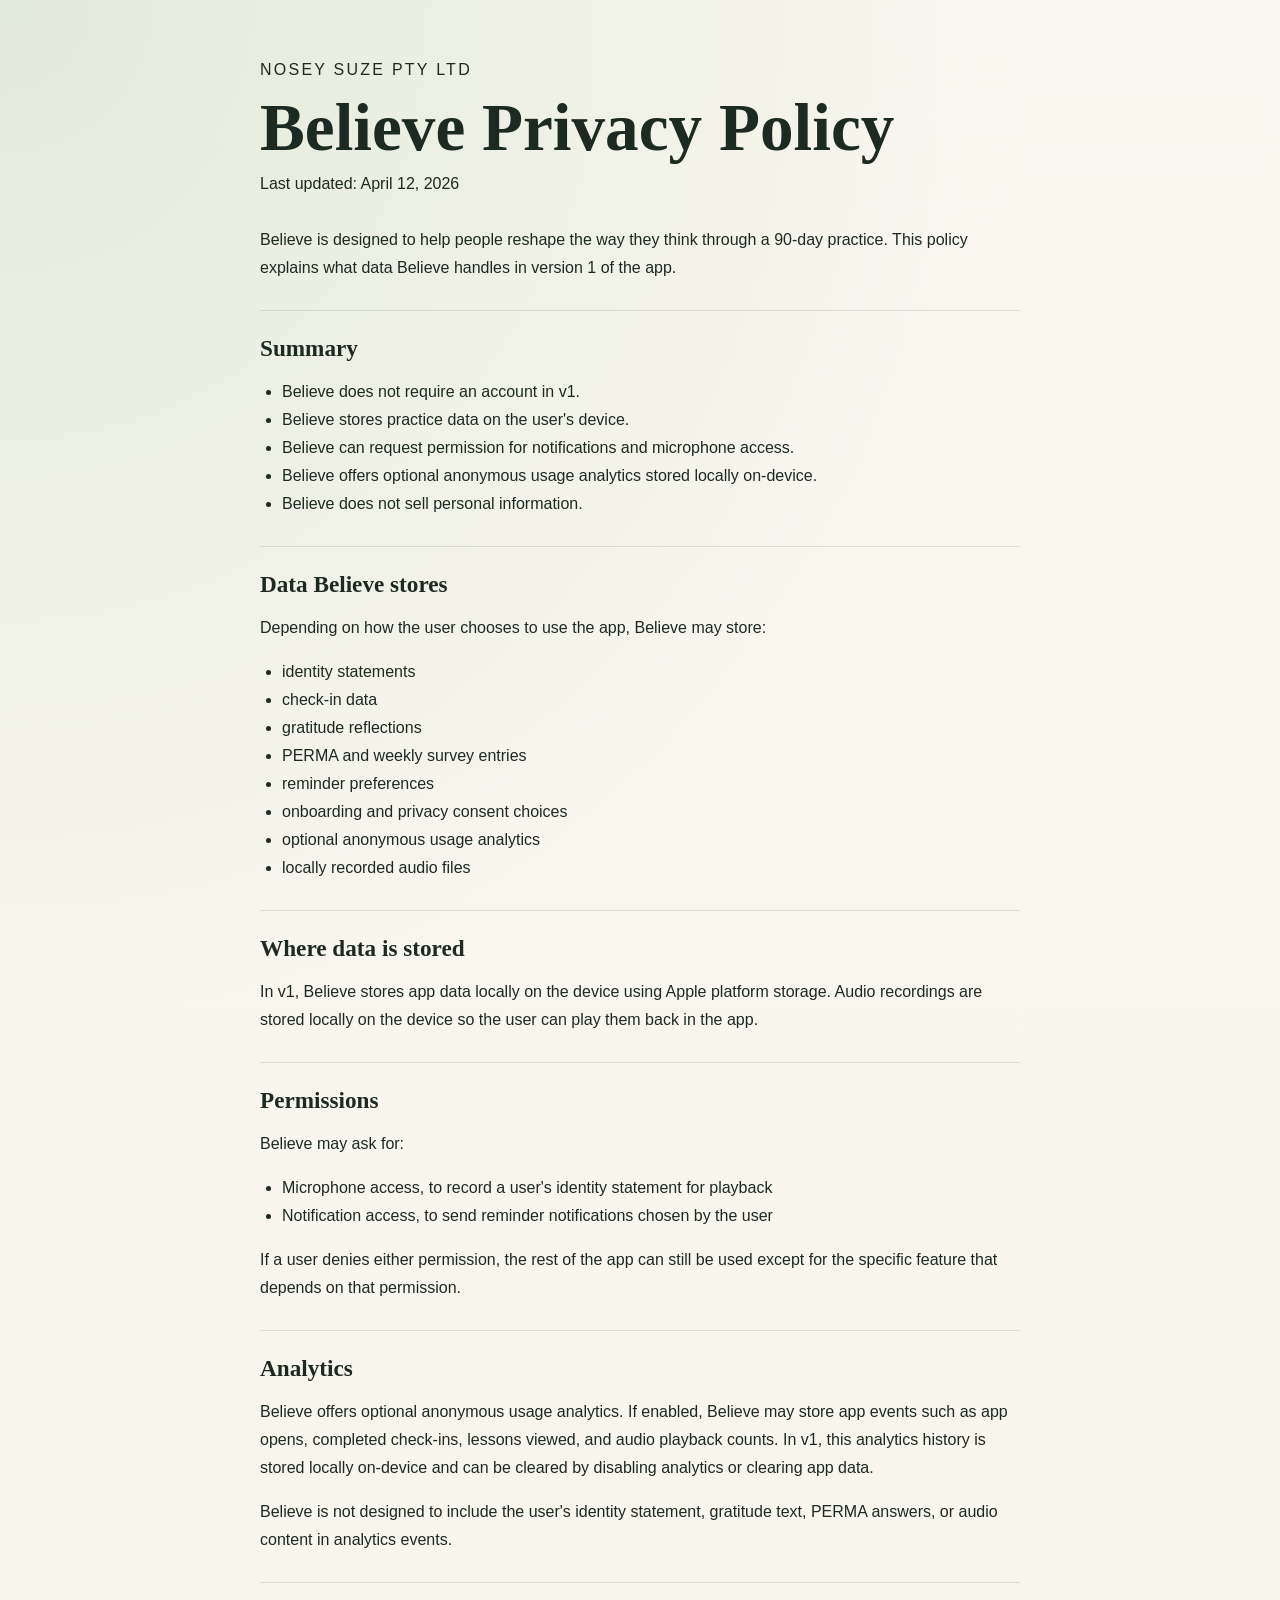
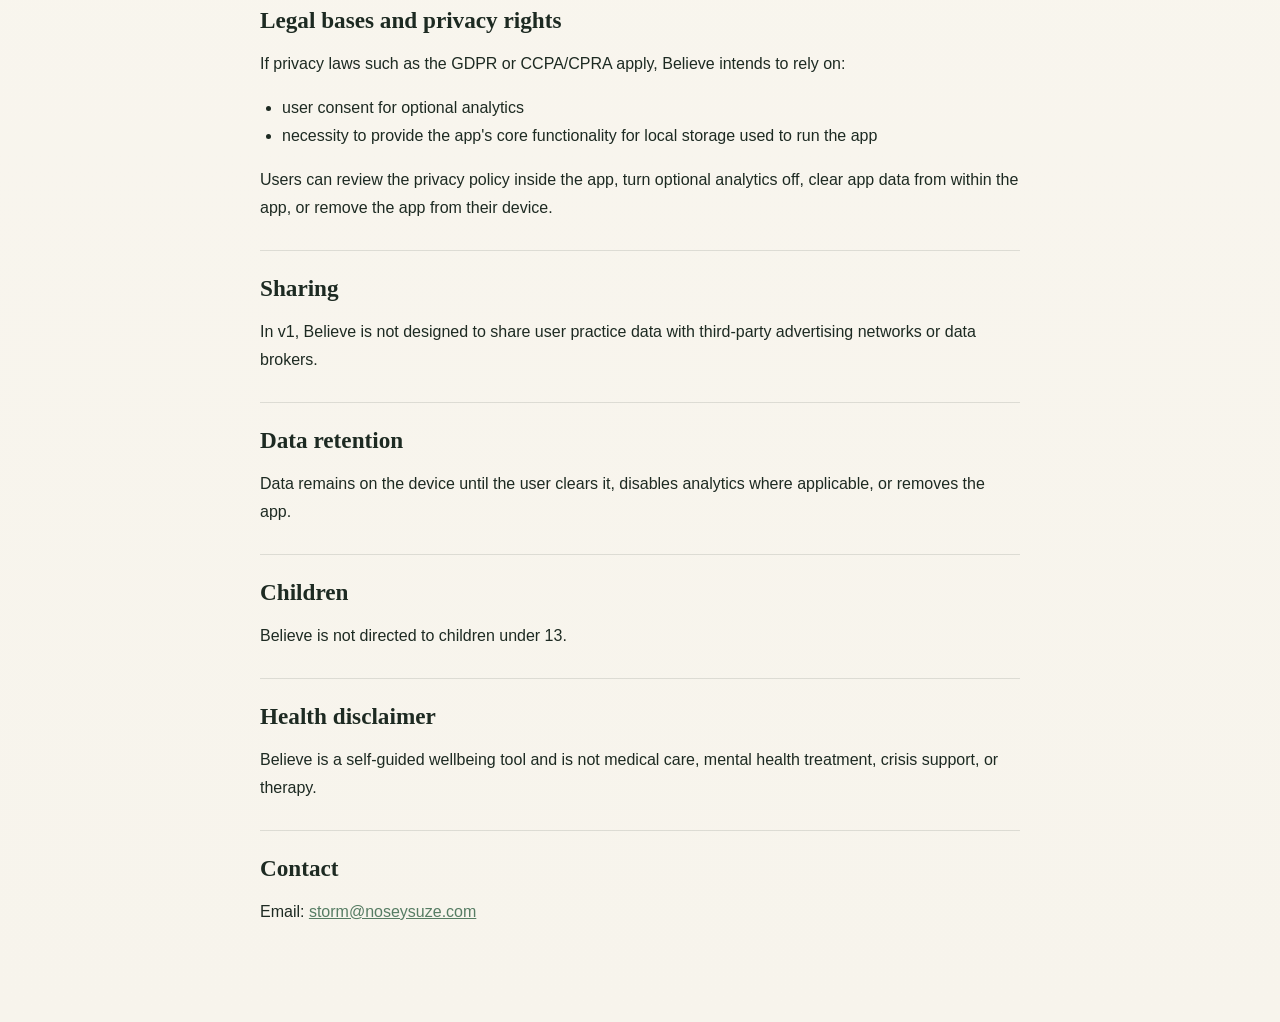
==== privacy-policy.html @ 1aaf6a3e "Add Believe legal site" ====
<!DOCTYPE html>
<html lang="en">
<head>
  <meta charset="utf-8">
  <meta name="viewport" content="width=device-width, initial-scale=1">
  <title>Believe Privacy Policy</title>
  <link rel="stylesheet" href="styles.css">
</head>
<body>
  <main class="container legal">
    <p class="eyebrow">Nosey Suze Pty Ltd</p>
    <h1>Believe Privacy Policy</h1>
    <p class="updated">Last updated: April 12, 2026</p>

    <p>Believe is designed to help people reshape the way they think through a 90-day practice. This policy explains what data Believe handles in version 1 of the app.</p>

    <section>
      <h2>Summary</h2>
      <ul>
        <li>Believe does not require an account in v1.</li>
        <li>Believe stores practice data on the user's device.</li>
        <li>Believe can request permission for notifications and microphone access.</li>
        <li>Believe offers optional anonymous usage analytics stored locally on-device.</li>
        <li>Believe does not sell personal information.</li>
      </ul>
    </section>

    <section>
      <h2>Data Believe stores</h2>
      <p>Depending on how the user chooses to use the app, Believe may store:</p>
      <ul>
        <li>identity statements</li>
        <li>check-in data</li>
        <li>gratitude reflections</li>
        <li>PERMA and weekly survey entries</li>
        <li>reminder preferences</li>
        <li>onboarding and privacy consent choices</li>
        <li>optional anonymous usage analytics</li>
        <li>locally recorded audio files</li>
      </ul>
    </section>

    <section>
      <h2>Where data is stored</h2>
      <p>In v1, Believe stores app data locally on the device using Apple platform storage. Audio recordings are stored locally on the device so the user can play them back in the app.</p>
    </section>

    <section>
      <h2>Permissions</h2>
      <p>Believe may ask for:</p>
      <ul>
        <li>Microphone access, to record a user's identity statement for playback</li>
        <li>Notification access, to send reminder notifications chosen by the user</li>
      </ul>
      <p>If a user denies either permission, the rest of the app can still be used except for the specific feature that depends on that permission.</p>
    </section>

    <section>
      <h2>Analytics</h2>
      <p>Believe offers optional anonymous usage analytics. If enabled, Believe may store app events such as app opens, completed check-ins, lessons viewed, and audio playback counts. In v1, this analytics history is stored locally on-device and can be cleared by disabling analytics or clearing app data.</p>
      <p>Believe is not designed to include the user's identity statement, gratitude text, PERMA answers, or audio content in analytics events.</p>
    </section>

    <section>
      <h2>Legal bases and privacy rights</h2>
      <p>If privacy laws such as the GDPR or CCPA/CPRA apply, Believe intends to rely on:</p>
      <ul>
        <li>user consent for optional analytics</li>
        <li>necessity to provide the app's core functionality for local storage used to run the app</li>
      </ul>
      <p>Users can review the privacy policy inside the app, turn optional analytics off, clear app data from within the app, or remove the app from their device.</p>
    </section>

    <section>
      <h2>Sharing</h2>
      <p>In v1, Believe is not designed to share user practice data with third-party advertising networks or data brokers.</p>
    </section>

    <section>
      <h2>Data retention</h2>
      <p>Data remains on the device until the user clears it, disables analytics where applicable, or removes the app.</p>
    </section>

    <section>
      <h2>Children</h2>
      <p>Believe is not directed to children under 13.</p>
    </section>

    <section>
      <h2>Health disclaimer</h2>
      <p>Believe is a self-guided wellbeing tool and is not medical care, mental health treatment, crisis support, or therapy.</p>
    </section>

    <section>
      <h2>Contact</h2>
      <p>Email: <a href="mailto:storm@noseysuze.com">storm@noseysuze.com</a></p>
    </section>
  </main>
</body>
</html>
---- styles.css ----
:root {
  color-scheme: light;
  --bg: #f7f4ec;
  --surface: rgba(255, 255, 255, 0.8);
  --text: #1d2a22;
  --muted: #5f6f64;
  --line: rgba(29, 42, 34, 0.12);
  --accent: #567c63;
  --accent-soft: #dfe8d8;
}

* {
  box-sizing: border-box;
}

body {
  margin: 0;
  font-family: Georgia, "Times New Roman", serif;
  background:
    radial-gradient(circle at top left, rgba(223, 232, 216, 0.9), transparent 35%),
    linear-gradient(180deg, #faf7f0 0%, var(--bg) 100%);
  color: var(--text);
}

a {
  color: var(--accent);
}

.container {
  width: min(760px, calc(100% - 32px));
  margin: 0 auto;
  padding: 56px 0 80px;
}

.eyebrow {
  margin: 0 0 12px;
  font: 600 0.78rem/1.2 -apple-system, BlinkMacSystemFont, "Segoe UI", sans-serif;
  letter-spacing: 0.14em;
  text-transform: uppercase;
  color: var(--muted);
}

h1 {
  margin: 0 0 10px;
  font-size: clamp(2.4rem, 6vw, 4.2rem);
  line-height: 0.95;
  font-weight: 600;
}

.lead,
.updated {
  margin: 0 0 28px;
  color: var(--muted);
  font: 400 1.02rem/1.6 -apple-system, BlinkMacSystemFont, "Segoe UI", sans-serif;
}

.card-grid {
  display: grid;
  gap: 16px;
  margin-top: 28px;
}

.card {
  display: block;
  padding: 24px;
  border: 1px solid var(--line);
  border-radius: 24px;
  background: var(--surface);
  text-decoration: none;
  color: inherit;
  backdrop-filter: blur(10px);
}

.card h2 {
  margin: 0 0 8px;
  font-size: 1.5rem;
}

.card p {
  margin: 0;
  color: var(--muted);
  font: 400 1rem/1.6 -apple-system, BlinkMacSystemFont, "Segoe UI", sans-serif;
}

.legal section {
  margin-top: 28px;
  padding-top: 24px;
  border-top: 1px solid var(--line);
}

.legal h2 {
  margin: 0 0 10px;
  font-size: 1.45rem;
}

.legal p,
.legal li {
  color: var(--text);
  font: 400 1rem/1.75 -apple-system, BlinkMacSystemFont, "Segoe UI", sans-serif;
}

.legal ul {
  padding-left: 22px;
}
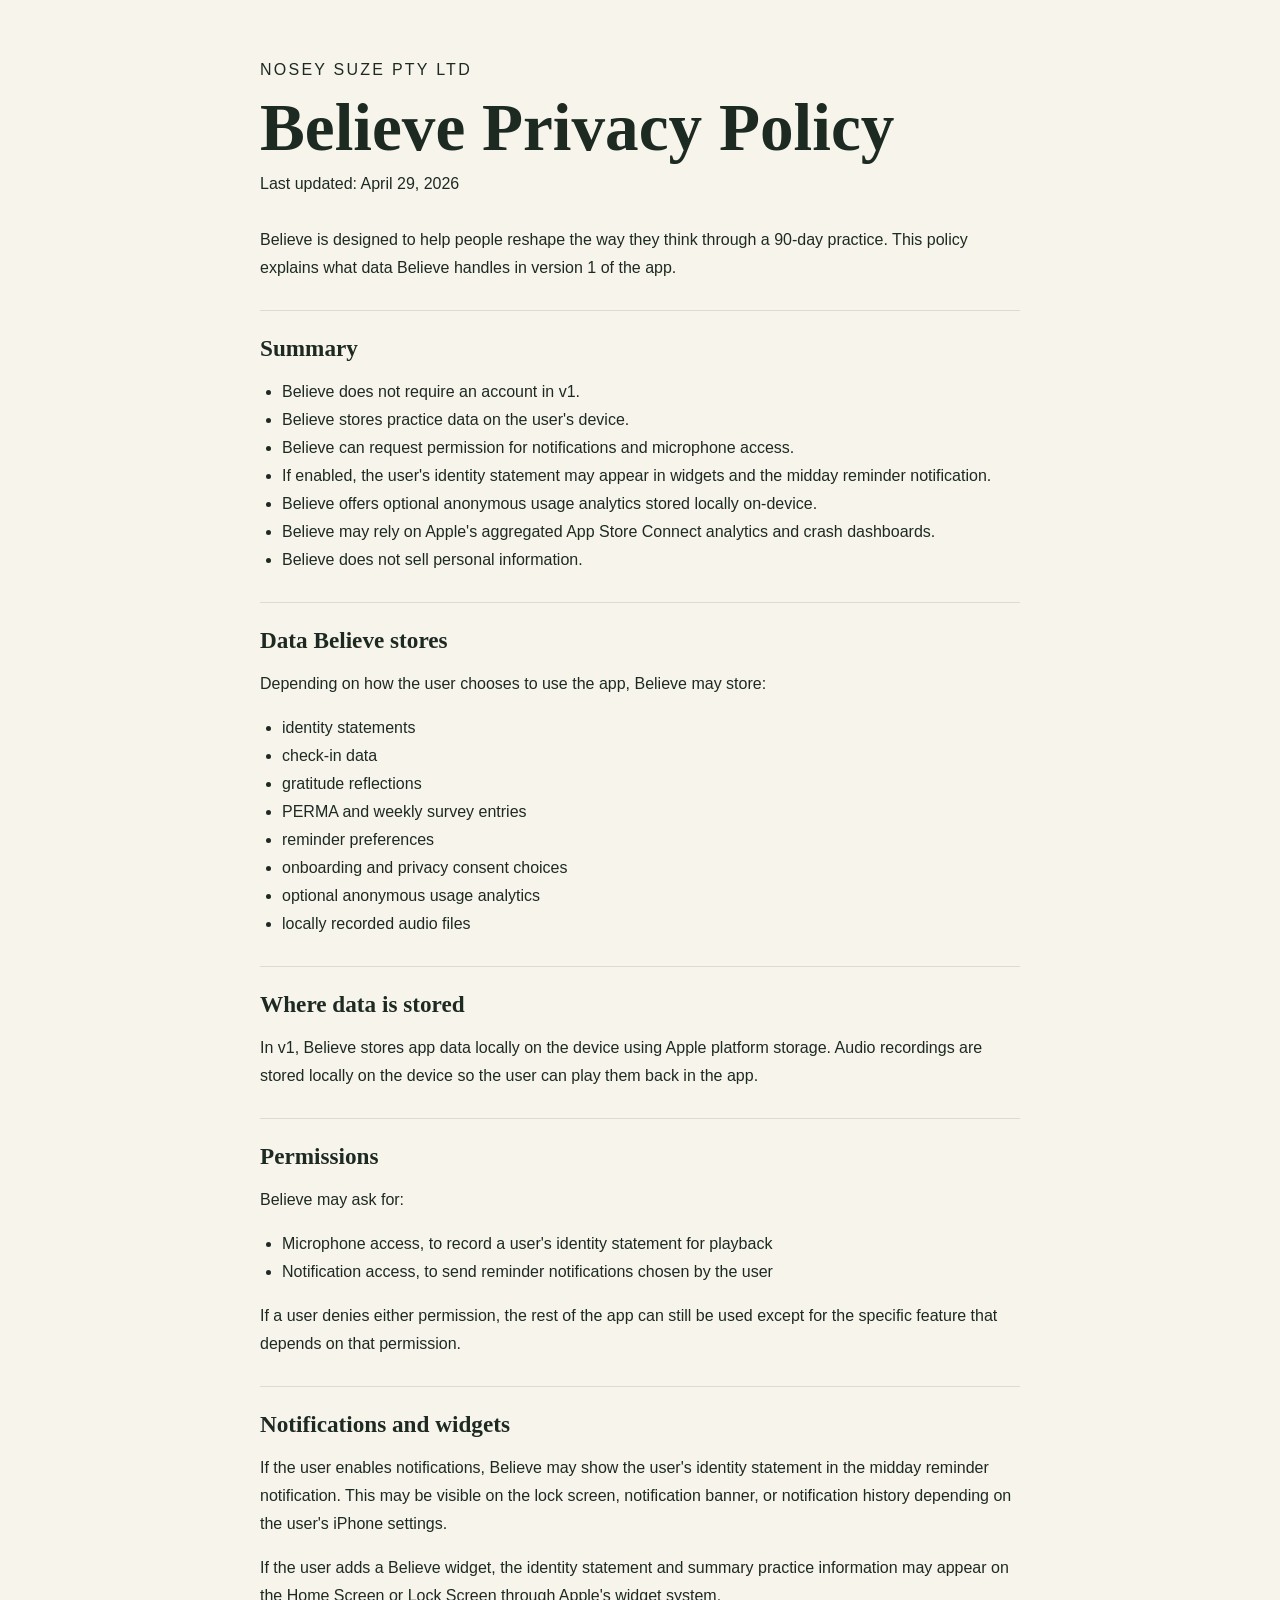
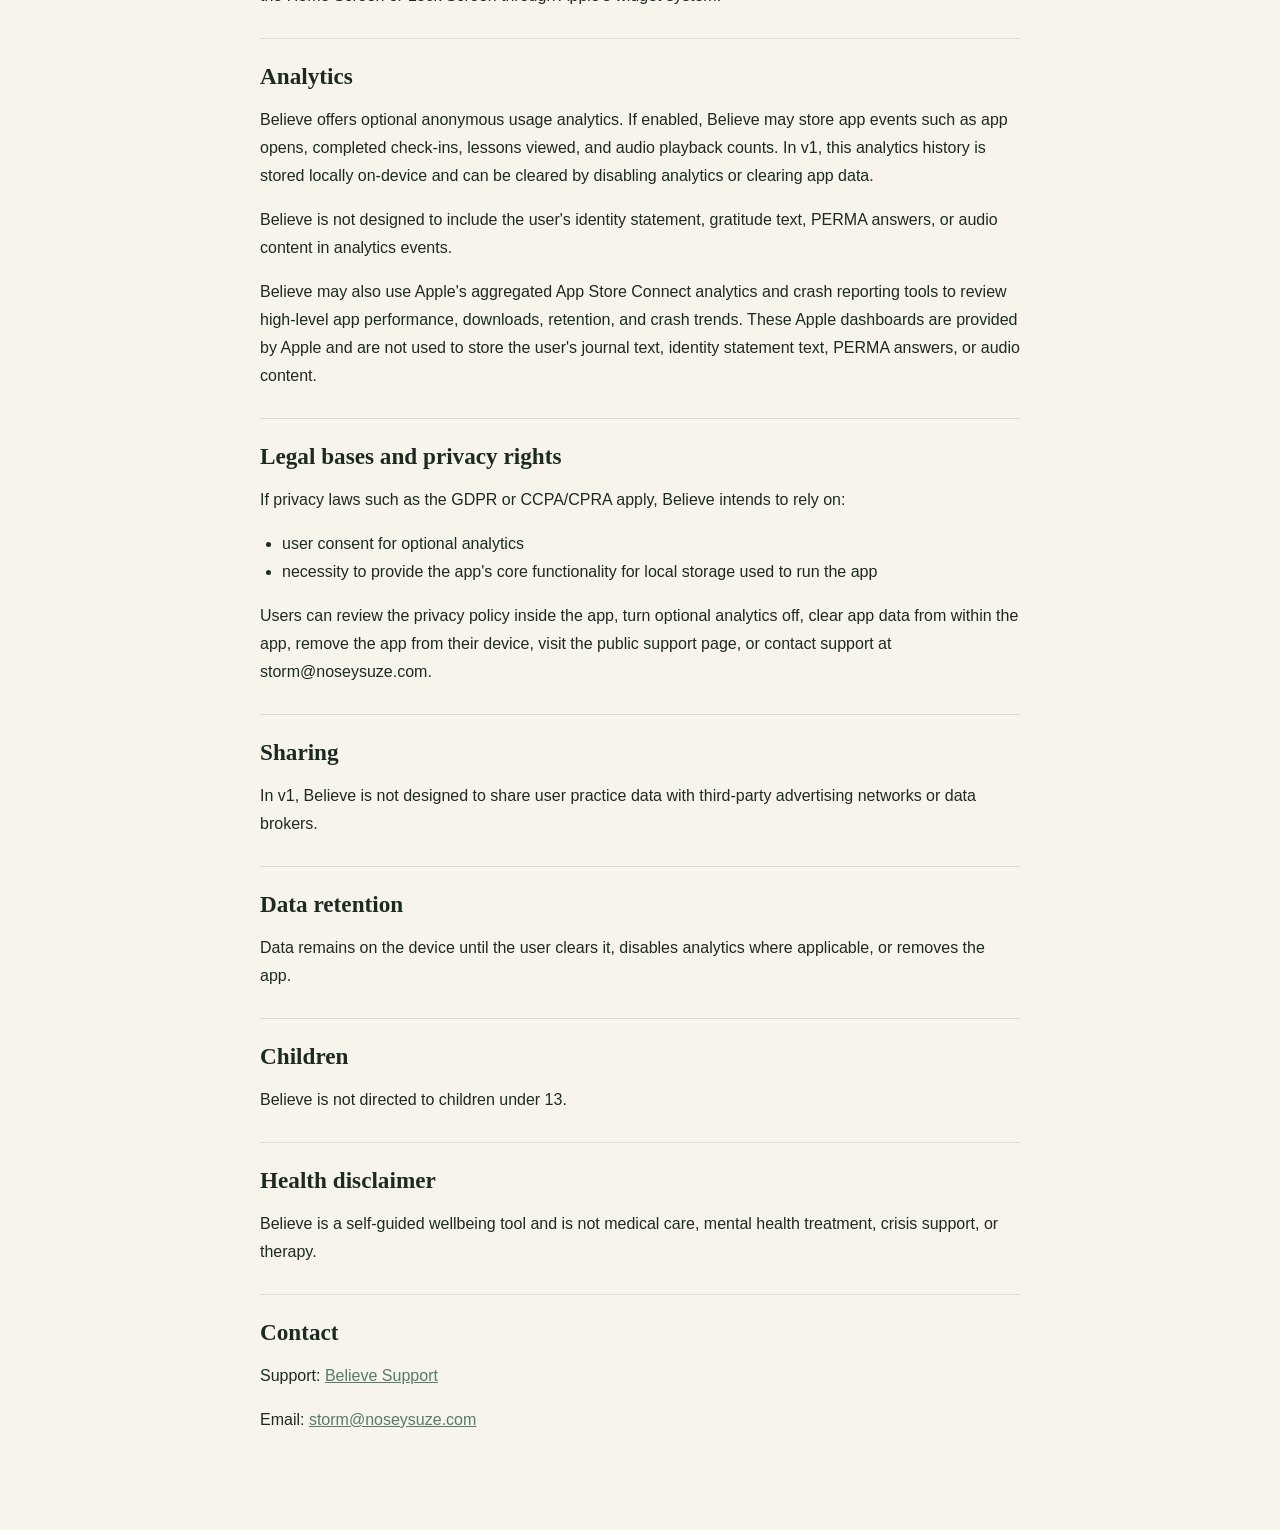
==== commit f1a25e6a: "Publish support page for Believe legal site" ====
--- a/privacy-policy.html
+++ b/privacy-policy.html
@@ -10,7 +10,7 @@
   <main class="container legal">
     <p class="eyebrow">Nosey Suze Pty Ltd</p>
     <h1>Believe Privacy Policy</h1>
-    <p class="updated">Last updated: April 12, 2026</p>
+    <p class="updated">Last updated: April 29, 2026</p>
 
     <p>Believe is designed to help people reshape the way they think through a 90-day practice. This policy explains what data Believe handles in version 1 of the app.</p>
 
@@ -20,7 +20,9 @@
         <li>Believe does not require an account in v1.</li>
         <li>Believe stores practice data on the user's device.</li>
         <li>Believe can request permission for notifications and microphone access.</li>
+        <li>If enabled, the user's identity statement may appear in widgets and the midday reminder notification.</li>
         <li>Believe offers optional anonymous usage analytics stored locally on-device.</li>
+        <li>Believe may rely on Apple's aggregated App Store Connect analytics and crash dashboards.</li>
         <li>Believe does not sell personal information.</li>
       </ul>
     </section>
@@ -56,9 +58,16 @@
     </section>
 
     <section>
+      <h2>Notifications and widgets</h2>
+      <p>If the user enables notifications, Believe may show the user's identity statement in the midday reminder notification. This may be visible on the lock screen, notification banner, or notification history depending on the user's iPhone settings.</p>
+      <p>If the user adds a Believe widget, the identity statement and summary practice information may appear on the Home Screen or Lock Screen through Apple's widget system.</p>
+    </section>
+
+    <section>
       <h2>Analytics</h2>
       <p>Believe offers optional anonymous usage analytics. If enabled, Believe may store app events such as app opens, completed check-ins, lessons viewed, and audio playback counts. In v1, this analytics history is stored locally on-device and can be cleared by disabling analytics or clearing app data.</p>
       <p>Believe is not designed to include the user's identity statement, gratitude text, PERMA answers, or audio content in analytics events.</p>
+      <p>Believe may also use Apple's aggregated App Store Connect analytics and crash reporting tools to review high-level app performance, downloads, retention, and crash trends. These Apple dashboards are provided by Apple and are not used to store the user's journal text, identity statement text, PERMA answers, or audio content.</p>
     </section>
 
     <section>
@@ -68,7 +77,7 @@
         <li>user consent for optional analytics</li>
         <li>necessity to provide the app's core functionality for local storage used to run the app</li>
       </ul>
-      <p>Users can review the privacy policy inside the app, turn optional analytics off, clear app data from within the app, or remove the app from their device.</p>
+      <p>Users can review the privacy policy inside the app, turn optional analytics off, clear app data from within the app, remove the app from their device, visit the public support page, or contact support at storm@noseysuze.com.</p>
     </section>
 
     <section>
@@ -93,6 +102,7 @@
 
     <section>
       <h2>Contact</h2>
+      <p>Support: <a href="support.html">Believe Support</a></p>
       <p>Email: <a href="mailto:storm@noseysuze.com">storm@noseysuze.com</a></p>
     </section>
   </main>
--- a/styles.css
+++ b/styles.css
@@ -16,9 +16,7 @@
 body {
   margin: 0;
   font-family: Georgia, "Times New Roman", serif;
-  background:
-    radial-gradient(circle at top left, rgba(223, 232, 216, 0.9), transparent 35%),
-    linear-gradient(180deg, #faf7f0 0%, var(--bg) 100%);
+  background: var(--bg);
   color: var(--text);
 }
 
